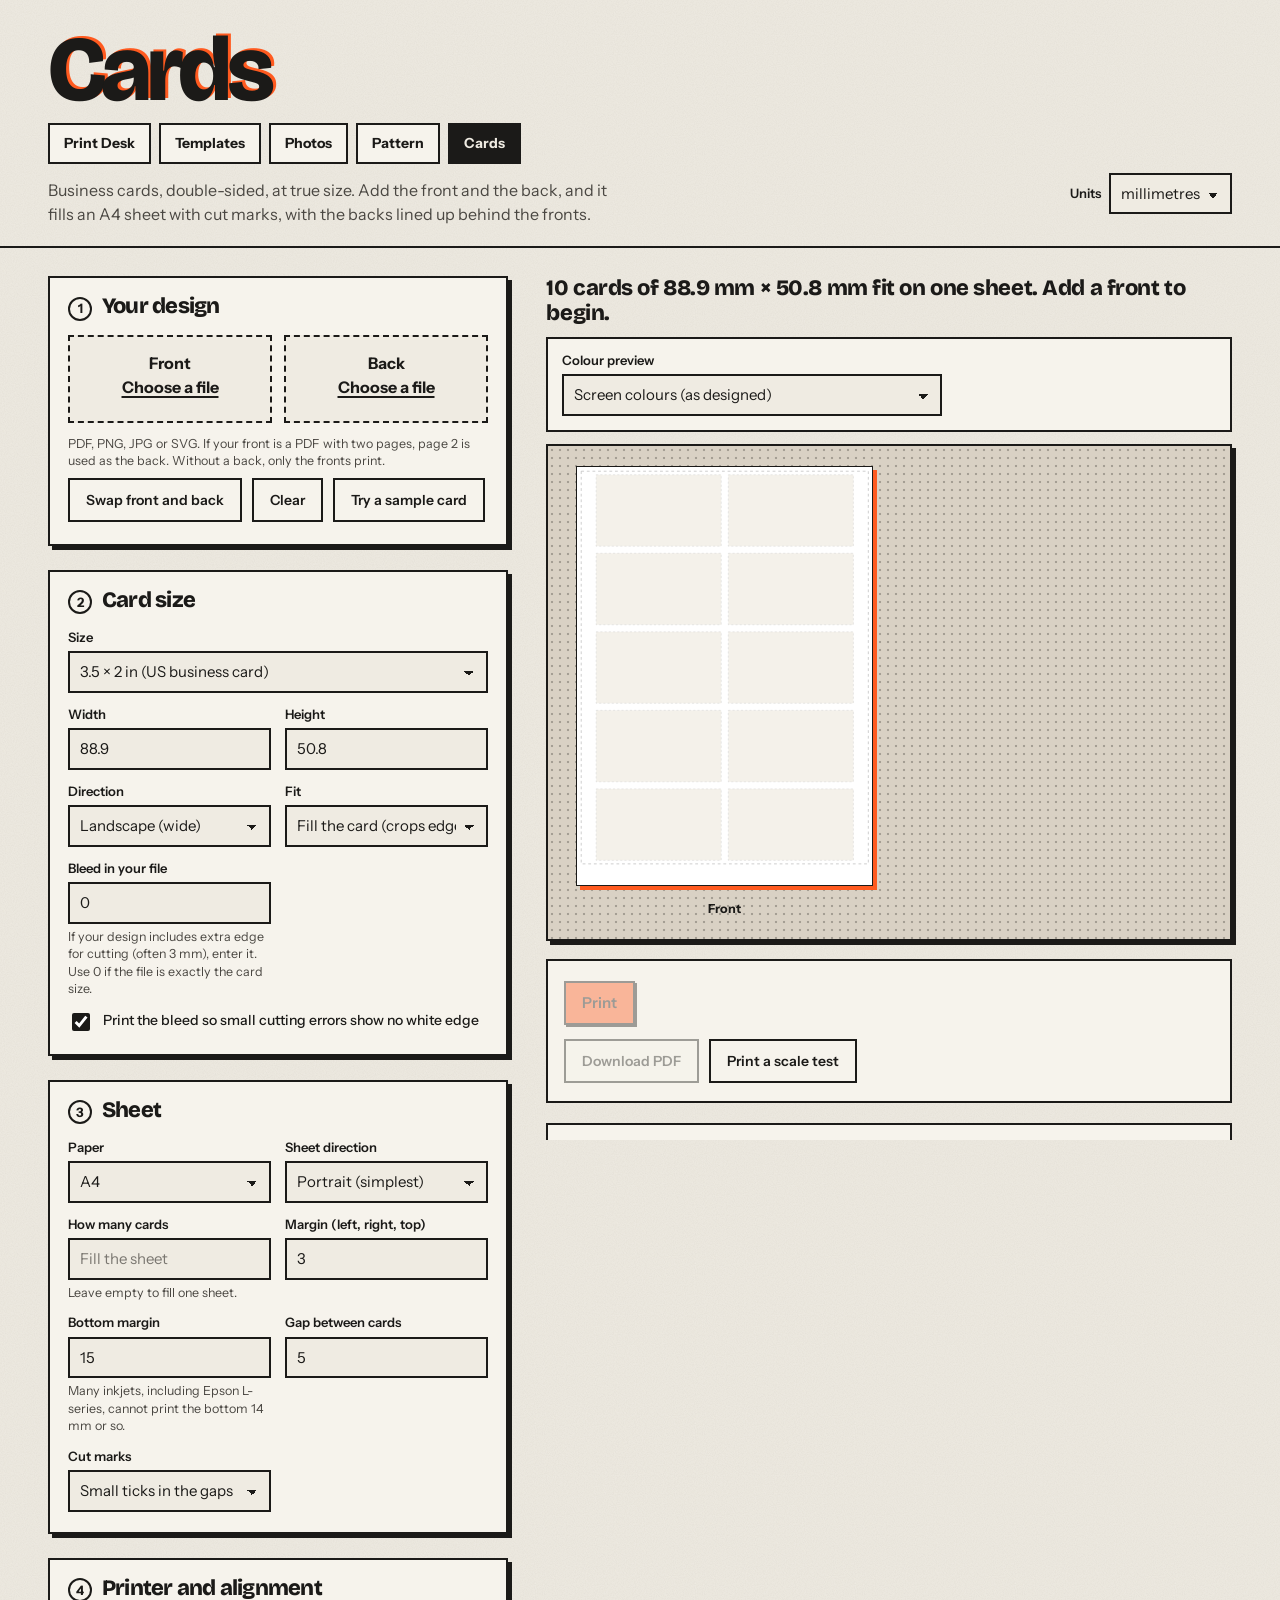
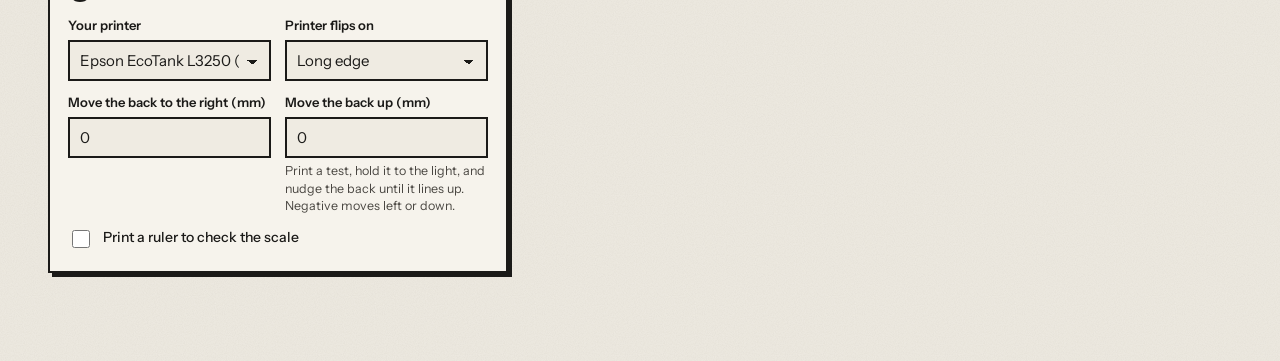
==== cards.html @ 8bd24a76 "Add Cards page (double-sided business cards, true size, bleed, back alignment); photo paper colour p" ====
<!doctype html>
<html lang="en">
<head>
<meta charset="utf-8">
<meta name="viewport" content="width=device-width, initial-scale=1">
<title>Cards · Print Desk</title>
<link rel="preconnect" href="https://fonts.googleapis.com">
<link rel="preconnect" href="https://fonts.gstatic.com" crossorigin>
<link href="https://fonts.googleapis.com/css2?family=Bricolage+Grotesque:opsz,wght@12..96,500;12..96,800&family=Instrument+Sans:wght@400;500;600;700&display=swap" rel="stylesheet">
<link rel="stylesheet" href="style.css?v=1791969644">
</head>
<body>
<a class="skip" href="#controls">Skip to settings</a>
<header class="top">
  <div>
    <h1 data-text="Cards">Cards</h1>
    <nav class="sitenav" aria-label="Tools"><a href="./">Print Desk</a><a href="templates.html">Templates</a><a href="photos.html">Photos</a><a href="pattern.html">Pattern</a><a href="cards.html" aria-current="page">Cards</a></nav>
    <p>Business cards, double-sided, at true size. Add the front and the back, and it fills an A4 sheet with cut marks, with the backs lined up behind the fronts.</p>
  </div>
  <label class="unit">Units
    <select id="unit"><option value="mm">millimetres</option><option value="in">inches</option></select>
  </label>
</header>

<main class="layout">
  <form class="controls" id="controls" onsubmit="return false">

    <section class="card">
      <h2><span class="n" aria-hidden="true">1</span>Your design</h2>
      <div class="pair">
        <div>
          <div class="drop" id="dropFront">
            <input type="file" id="frontInput" accept="application/pdf,image/png,image/jpeg,image/webp,image/svg+xml,.svg">
            <p><strong>Front</strong><br><label for="frontInput" class="link">Choose a file</label></p>
          </div>
          <div class="thumbBox" id="frontBox" hidden><img id="frontImg" alt="Front of the card"><span id="frontName"></span></div>
        </div>
        <div>
          <div class="drop" id="dropBack">
            <input type="file" id="backInput" accept="application/pdf,image/png,image/jpeg,image/webp,image/svg+xml,.svg">
            <p><strong>Back</strong><br><label for="backInput" class="link">Choose a file</label></p>
          </div>
          <div class="thumbBox" id="backBox" hidden><img id="backImg" alt="Back of the card"><span id="backName"></span></div>
        </div>
      </div>
      <p class="hint">PDF, PNG, JPG or SVG. If your front is a PDF with two pages, page 2 is used as the back. Without a back, only the fronts print.</p>
      <div class="row">
        <button type="button" class="ghost" id="swap">Swap front and back</button>
        <button type="button" class="ghost" id="clear">Clear</button>
        <button type="button" class="ghost" id="sample">Try a sample card</button>
      </div>
    </section>

    <section class="card">
      <h2><span class="n" aria-hidden="true">2</span>Card size</h2>
      <label>Size
        <select id="preset"></select>
      </label>
      <div class="grid2">
        <label>Width <input class="dim" id="cardW" type="number" min="10" step="any" value="88.9"></label>
        <label>Height <input class="dim" id="cardH" type="number" min="10" step="any" value="50.8"></label>
        <label>Direction
          <select id="dir"><option value="landscape">Landscape (wide)</option><option value="portrait">Portrait (tall)</option></select>
        </label>
        <label>Fit
          <select id="fit"><option value="fill">Fill the card (crops edges)</option><option value="fit">Whole design (white bars)</option></select>
        </label>
        <label>Bleed in your file <input class="dim" id="bleed" type="number" min="0" step="any" value="0">
          <span class="hint">If your design includes extra edge for cutting (often 3 mm), enter it. Use 0 if the file is exactly the card size.</span></label>
        <label class="check"><input type="checkbox" id="printBleed" checked> Print the bleed so small cutting errors show no white edge</label>
      </div>
    </section>

    <section class="card">
      <h2><span class="n" aria-hidden="true">3</span>Sheet</h2>
      <div class="grid2">
        <label>Paper
          <select id="paper"><option value="a4">A4</option><option value="letter">Letter 8.5 × 11 in</option><option value="a5">A5</option></select>
        </label>
        <label>Sheet direction
          <select id="sheetDir"><option value="portrait">Portrait (simplest)</option><option value="landscape">Landscape</option><option value="auto">Whichever fits most</option></select>
        </label>
        <label>How many cards <input id="count" type="number" min="1" max="500" placeholder="Fill the sheet">
          <span class="hint">Leave empty to fill one sheet.</span></label>
        <label>Margin (left, right, top) <input class="dim" id="margin" type="number" min="0" step="any" value="3"></label>
        <label>Bottom margin <input class="dim" id="marginB" type="number" min="0" step="any" value="15">
          <span class="hint">Many inkjets, including Epson L-series, cannot print the bottom 14 mm or so.</span></label>
        <label>Gap between cards <input class="dim" id="gap" type="number" min="0" step="any" value="5"></label>
        <label>Cut marks
          <select id="marks"><option value="ticks">Small ticks in the gaps</option><option value="none">None</option></select>
        </label>
      </div>
    </section>

    <section class="card">
      <h2><span class="n" aria-hidden="true">4</span>Printer and alignment</h2>
      <div class="grid2">
        <label>Your printer
          <select id="printer">
            <option value="l3250">Epson EcoTank L3250 (one side at a time)</option>
            <option value="auto">Printer with automatic double-sided</option>
            <option value="single">Other one-sided printer</option>
          </select>
        </label>
        <label>Printer flips on
          <select id="flip"><option value="long">Long edge</option><option value="short">Short edge</option></select>
        </label>
        <label>Move the back to the right (mm) <input id="shiftX" type="number" step="0.1" value="0"></label>
        <label>Move the back up (mm) <input id="shiftY" type="number" step="0.1" value="0">
          <span class="hint">Print a test, hold it to the light, and nudge the back until it lines up. Negative moves left or down.</span></label>
        <label class="check"><input type="checkbox" id="ruler" > Print a ruler to check the scale</label>
      </div>
    </section>
  </form>

  <aside class="preview">
    <div class="stickyPane">
      <div class="summary" id="summary">Add a front to begin.</div>
      <div class="proof">
        <label>Colour preview
          <select id="proof">
            <option value="">Screen colours (as designed)</option>
            <option value="photo">Glossy or luster photo paper</option>
            <option value="textured">Textured or matte paper</option>
            <option value="inkjet">Home inkjet on plain paper</option>
            <option value="uncoated">Uncoated card, commercial CMYK</option>
            <option value="coated">Coated card, commercial CMYK</option>
          </select>
        </label>
        <p class="hint" id="proofNote" hidden>Approximate. It mimics how four-colour ink dulls bright screen colours such as red and deep blue. It is not your printer’s real profile, so print a small test of the colours that matter.</p>
      </div>
      <div class="tpl-stage cardStage">
        <figure><div id="frontSheet"></div><figcaption>Front</figcaption></figure>
        <figure id="backFig"><div id="backSheet"></div><figcaption>Back (as it looks from the front once turned over)</figcaption></figure>
      </div>
      <div class="export">
        <div class="manual" id="manualRow" hidden>
          <div class="row">
            <button type="button" class="primary" data-pass="fronts">1. Print fronts</button>
            <button type="button" class="ghost" data-pass="backs">2. Print backs</button>
            <button type="button" class="ghost" data-pass="backs-rev">2. Backs, reversed</button>
          </div>
        </div>
        <div class="row" id="stdRow">
          <button type="button" id="printNow" class="primary" disabled>Print</button>
        </div>
        <div class="row">
          <button type="button" id="download" class="ghost" disabled>Download PDF</button>
          <button type="button" id="scaleTest" class="ghost">Print a scale test</button>
        </div>
      </div>
      <div class="howto">
        <h3>How to print it double-sided</h3>
        <ol id="steps"></ol>
      </div>
    </div>
  </aside>
</main>

<script src="vendor/pdf-lib.min.js"></script>
<script src="vendor/pdf.min.js"></script>
<script src="softproof.js?v=1791969644"></script>
<script src="imageutil.js?v=1791969644"></script>
<script src="scaletest.js?v=1791969644"></script>
<script src="cards.js?v=1791969644"></script>
</body>
</html>
---- style.css ----
/* Print Desk — same inks as the Two Cat site: one black, one fluorescent orange, uncoated paper.
   Orange is only for the main action, the active choice and focus. */
:root {
  --paper: #EFEBE2;
  --paper-2: #F6F3EC;
  --ink: #1B1A18;
  --ink-soft: #4A4742;
  --orange: #FF5A1F;
  --rule: rgba(27, 26, 24, .22);
  --err: #B3261E;
  --display: "Bricolage Grotesque", "Arial Black", system-ui, sans-serif;
  --body: "Instrument Sans", system-ui, -apple-system, sans-serif;
  --gutter: clamp(16px, 4vw, 48px);
  --hard: 4px 4px 0 var(--ink);
  --hard-sm: 2px 2px 0 var(--ink);
  --mis-x: 3px; --mis-y: -2px;
  color-scheme: light;
}
* { box-sizing: border-box; }
html { -webkit-text-size-adjust: 100%; }
body {
  margin: 0; color: var(--ink); font: 400 16px/1.5 var(--body); -webkit-font-smoothing: antialiased;
  background-color: var(--paper);
  background-image: url("data:image/svg+xml;utf8,<svg xmlns='http://www.w3.org/2000/svg' width='160' height='160'><filter id='n'><feTurbulence type='fractalNoise' baseFrequency='.9' numOctaves='2' stitchTiles='stitch'/><feColorMatrix values='0 0 0 0 .1  0 0 0 0 .1  0 0 0 0 .09  0 0 0 .07 0'/></filter><rect width='100%' height='100%' filter='url(%23n)'/></svg>");
}
h1, h2, h3 { margin: 0; font-family: var(--display); font-weight: 800; letter-spacing: -.035em; line-height: .95; }
p { margin: 0 0 8px; }
code { background: var(--rule); padding: 0 4px; font-size: 12px; }
[hidden] { display: none !important; }

.skip { position: absolute; left: -999px; top: 8px; background: var(--ink); color: var(--paper); padding: 8px 12px; z-index: 10; }
.skip:focus { left: 8px; }

/* header */
.top { display: flex; justify-content: space-between; gap: 24px; align-items: flex-end; padding: 32px var(--gutter) 20px; max-width: 1360px; margin: 0 auto; border-bottom: 2px solid var(--ink); }
.top h1 { font-size: clamp(44px, 8vw, 92px); letter-spacing: -.05em; line-height: .82; position: relative; display: inline-block; }
.top h1::after { content: attr(data-text); position: absolute; inset: 0; color: var(--orange); transform: translate(var(--mis-x), var(--mis-y)); mix-blend-mode: multiply; z-index: -1; pointer-events: none; }
.top h1 { z-index: 0; isolation: isolate; }
.top p { max-width: 52ch; margin: 14px 0 0; color: var(--ink-soft); }
.unit { font-size: 13px; font-weight: 600; display: flex; gap: 8px; align-items: center; white-space: nowrap; }
.unit select { width: auto; margin: 0; }

.layout { display: grid; grid-template-columns: minmax(320px, 460px) 1fr; gap: clamp(20px, 3vw, 40px); padding: 28px var(--gutter) 64px; max-width: 1360px; margin: 0 auto; align-items: start; }
@media (max-width: 880px) { .layout { grid-template-columns: 1fr; } .top { align-items: flex-start; flex-direction: column; } }

/* cards: a sheet laid on the paper */
.card { background: var(--paper-2); border: 2px solid var(--ink); box-shadow: var(--hard); padding: 18px 18px 8px; margin-bottom: 24px; }
.card h2 { font-size: 22px; margin-bottom: 14px; display: flex; align-items: baseline; gap: 10px; }
.card h2 .n { font-size: 13px; font-family: var(--body); font-weight: 700; letter-spacing: 0; border: 2px solid var(--ink); border-radius: 50%; width: 24px; height: 24px; display: inline-grid; place-items: center; flex: none; }

label { display: block; font-size: 13px; font-weight: 600; color: var(--ink); margin-bottom: 12px; }
label.check { display: flex; gap: 10px; align-items: flex-start; font-size: 14px; font-weight: 500; min-height: 24px; }
label.check input { margin-top: 3px; width: 18px; height: 18px; accent-color: var(--ink); flex: none; }
input[type=text], input[type=number], select {
  display: block; width: 100%; margin-top: 4px; padding: 9px 10px; font: 400 15px/1.3 var(--body); color: var(--ink);
  background: var(--paper); border: 2px solid var(--ink); border-radius: 0; min-height: 40px;
}
select { appearance: none; background-image: linear-gradient(45deg, transparent 50%, var(--ink) 50%), linear-gradient(135deg, var(--ink) 50%, transparent 50%); background-position: calc(100% - 17px) 55%, calc(100% - 12px) 55%; background-size: 5px 5px; background-repeat: no-repeat; padding-right: 30px; }
input::placeholder { color: var(--ink-soft); opacity: .7; }
:focus-visible { outline: 3px solid var(--orange); outline-offset: 2px; }
input[type=text]:focus-visible, input[type=number]:focus-visible, select:focus-visible { outline-offset: 0; box-shadow: var(--hard-sm); }
.hint { display: block; font-size: 12.5px; font-weight: 400; color: var(--ink-soft); margin-top: 4px; line-height: 1.4; }
.grid2 { display: grid; grid-template-columns: 1fr 1fr; gap: 0 14px; }
.grid2 .check { grid-column: 1 / -1; }
.stamp { display: grid; grid-template-columns: 1fr 1fr 1fr; gap: 0 12px; margin-top: 4px; border-top: 2px dashed var(--rule); padding-top: 14px; }
.stamp .hint { grid-column: 1 / -1; margin-bottom: 8px; }
.opts .opt { display: grid; grid-template-columns: 1fr 1fr; gap: 0 14px; margin-top: 16px; padding-top: 16px; border-top: 2px dashed var(--rule); }
.opts .opt > .check, .opts .opt > .hint, .opts .opt > label:has(select) { grid-column: 1 / -1; }
.opts .opt > label:has(.dim) { grid-column: auto; }
.custom { display: none; }
body.custom-paper .custom { display: block; }

/* buttons */
button { font: 600 14px/1 var(--body); cursor: pointer; padding: 12px 16px; min-height: 44px; border: 2px solid var(--ink); background: var(--ink); color: var(--paper); border-radius: 0; transition: transform .12s cubic-bezier(.3, 1.5, .55, 1), box-shadow .12s; touch-action: manipulation; }
button:hover:not(:disabled) { transform: translate(-1px, -1px); box-shadow: var(--hard-sm); }
button:active:not(:disabled) { transform: translate(1px, 1px); box-shadow: none; }
button.ghost { background: var(--paper-2); color: var(--ink); }
button.primary { background: var(--orange); color: var(--ink); box-shadow: var(--hard-sm); font-size: 15px; }
button.primary:hover:not(:disabled) { box-shadow: 3px 3px 0 var(--ink); }
button:disabled { opacity: .4; cursor: not-allowed; }
.row { display: flex; flex-wrap: wrap; gap: 10px; align-items: center; margin: 4px 0 14px; }
.row select { width: auto; flex: 1 1 160px; margin: 0; }

/* files */
.drop { border: 2px dashed var(--ink); padding: 18px; text-align: center; background: var(--paper); margin-bottom: 14px; transition: background .15s; }
.drop.over { background: color-mix(in srgb, var(--orange) 22%, var(--paper)); border-style: solid; }
.drop input { position: absolute; width: 1px; height: 1px; opacity: 0; }
.drop:focus-within { outline: 3px solid var(--orange); outline-offset: 2px; }
.link { color: var(--ink); text-decoration: underline; text-underline-offset: 3px; text-decoration-thickness: 2px; cursor: pointer; display: inline; font-size: inherit; font-weight: 700; }
.files { list-style: none; margin: 0 0 4px; padding: 0; display: grid; gap: 10px; }
.files:empty { display: none; }
.files li { display: grid; grid-template-columns: 48px 1fr auto; gap: 12px; align-items: center; background: var(--paper); border: 2px solid var(--ink); padding: 8px; cursor: grab; }
.files li.dragging { opacity: .35; }
.files img, .files .blank { width: 48px; height: 60px; object-fit: contain; background: #fff; border: 1.5px solid var(--ink); }
.files .blank { background: repeating-linear-gradient(45deg, var(--paper), var(--paper) 4px, #fff 4px, #fff 8px); }
.files .name { font-weight: 700; font-size: 14px; overflow: hidden; text-overflow: ellipsis; white-space: nowrap; }
.files .meta { font-size: 12.5px; color: var(--ink-soft); }
.files .range { margin-top: 6px; padding: 5px 8px; font-size: 13px; min-height: 32px; }
.files .btns { display: flex; flex-direction: column; gap: 4px; }
.files .btns button { min-height: 28px; min-width: 32px; padding: 2px 8px; font-size: 14px; background: var(--paper-2); color: var(--ink); }

/* layout chips */
.chips { display: grid; gap: 10px; }
.chip { margin: 0; position: relative; }
.chip input { position: absolute; opacity: 0; inset: 0; width: 100%; height: 100%; margin: 0; cursor: pointer; }
.chip > span { display: flex; gap: 12px; align-items: center; border: 2px solid var(--ink); padding: 10px 14px; background: var(--paper); transition: transform .12s cubic-bezier(.3, 1.5, .55, 1), box-shadow .12s; }
.chip b { display: block; font: 800 17px/1.1 var(--display); letter-spacing: -.02em; }
.chip i { display: block; font-style: normal; font-weight: 400; font-size: 13px; color: var(--ink-soft); margin-top: 2px; }
.chip:hover span { transform: translate(-1px, -1px); box-shadow: var(--hard-sm); }
.chip input:checked + span { background: #fff; box-shadow: 4px 4px 0 var(--orange), 4px 4px 0 2px var(--ink); transform: translate(-2px, -2px); }
.chip input:checked + span b::before { content: "● "; color: var(--orange); }
.chip input:focus-visible + span { outline: 3px solid var(--orange); outline-offset: 3px; }

/* preview */
.preview .stickyPane { position: sticky; top: 16px; max-height: calc(100vh - 32px); overflow: auto; padding: 4px 8px 12px 4px; margin: -4px -8px -12px -4px; }
@media (max-width: 880px) { .preview .stickyPane { position: static; max-height: none; overflow: visible; } }
.summary { font: 800 22px/1.1 var(--display); letter-spacing: -.02em; margin-bottom: 12px; min-height: 26px; }
.summary.err { color: var(--err); font-family: var(--body); font-size: 15px; font-weight: 600; }
.nav { display: flex; align-items: center; gap: 12px; margin-bottom: 10px; font-size: 14px; font-weight: 600; }
.nav button { padding: 4px 14px; font-size: 20px; min-height: 44px; min-width: 44px; background: var(--paper-2); color: var(--ink); }
.stage {
  border: 2px solid var(--ink); box-shadow: var(--hard); padding: 20px; min-height: 300px;
  display: flex; flex-wrap: wrap; gap: 16px; justify-content: center; align-items: flex-start;
  background-color: #D9D1C4;
  background-image: radial-gradient(circle, rgba(27, 26, 24, .28) 1px, transparent 1.6px);
  background-size: 8px 8px;
}
.stage.tiles { display: grid; gap: 3px; justify-content: center; }
.stage figure { margin: 0; text-align: center; }
.stage canvas { display: block; background: #fff; border: 1.5px solid var(--ink); box-shadow: 4px 4px 0 var(--orange); max-width: 100%; height: auto; }
.stage.tiles canvas { box-shadow: none; }
.stage figcaption { font-size: 12.5px; font-weight: 700; margin-top: 8px; }
.stage .empty { align-self: center; text-align: center; padding: 56px 16px; background: var(--paper-2); border: 2px solid var(--ink); font-weight: 600; max-width: 34ch; }
.export { margin-top: 18px; padding: 16px 16px 4px; background: var(--paper-2); border: 2px solid var(--ink); }
.howto { margin-top: 20px; padding: 16px 18px 8px; background: var(--paper-2); border: 2px solid var(--ink); font-size: 14.5px; }
.howto h3 { font-size: 20px; margin-bottom: 10px; }
.howto ol { margin: 0; padding-left: 22px; }
.howto li { margin-bottom: 10px; max-width: 68ch; }
.howto li::marker { font-weight: 800; }

@media (max-width: 520px) { .grid2, .opts .opt, .stamp { grid-template-columns: 1fr; } }
@media (prefers-reduced-motion: reduce) { * { transition: none !important; } }

.chip .ico { width: 56px; height: 40px; flex: none; color: var(--ink); }
.chip .txt { display: block; }
.explain { margin-top: 14px; padding: 12px 14px; border-left: 4px solid var(--orange); background: var(--paper); font-size: 14px; }
.explain b { display: block; font: 800 15px/1.2 var(--display); letter-spacing: -.01em; margin-bottom: 4px; }
.explain p { margin: 0 0 6px; max-width: 60ch; }
.explain p:last-child { margin: 0; }
.manual { margin-bottom: 4px; }

.sitenav { display: flex; flex-wrap: wrap; gap: 8px; margin-top: 16px; }
.sitenav a { font-weight: 700; font-size: 14px; color: var(--ink); text-decoration: none; padding: 8px 14px; border: 2px solid var(--ink); background: var(--paper-2); min-height: 40px; display: inline-flex; align-items: center; }
.sitenav a[aria-current=page] { background: var(--ink); color: var(--paper); }
.sitenav a:hover:not([aria-current=page]) { box-shadow: var(--hard-sm); transform: translate(-1px, -1px); }
.tpl-stage { background-color: #D9D1C4; background-image: radial-gradient(circle, rgba(27, 26, 24, .28) 1px, transparent 1.6px); background-size: 8px 8px; border: 2px solid var(--ink); box-shadow: var(--hard); padding: 20px; display: grid; gap: 18px; justify-items: center; }
.tpl-stage figure { margin: 0; text-align: center; width: 100%; }
.tpl-stage svg { max-width: 100%; height: auto; max-height: 420px; background: #fff; border: 1.5px solid var(--ink); box-shadow: 4px 4px 0 var(--orange); }
.tpl-stage figcaption { font-size: 12.5px; font-weight: 700; margin-top: 8px; }
.tpl-stage .paper svg { box-shadow: none; max-height: 260px; }
table.panels { width: 100%; border-collapse: collapse; font-size: 14px; margin-bottom: 10px; }
table.panels th, table.panels td { text-align: left; padding: 6px 8px; border-bottom: 1.5px solid var(--rule); }
table.panels th { font-weight: 700; font-size: 12.5px; }
.artname { font-size: 13px; margin: 0 0 12px; }

.proof { margin-bottom: 12px; padding: 12px 14px 2px; background: var(--paper-2); border: 2px solid var(--ink); }
.proof select { max-width: 380px; }

.patStage { background-color: #D9D1C4; background-image: radial-gradient(circle, rgba(27, 26, 24, .28) 1px, transparent 1.6px); background-size: 8px 8px; border: 2px solid var(--ink); box-shadow: var(--hard); padding: 12px; display: grid; justify-items: center; overflow: auto; max-height: 76vh; }
.patStage canvas { display: block; border: 1.5px solid var(--ink); box-shadow: 4px 4px 0 var(--orange); max-width: none; }
.patStage:not(.actual) canvas { max-width: 100%; height: auto !important; }
.swatchRow { display: flex; flex-wrap: wrap; align-items: center; gap: 10px; margin-bottom: 12px; }
.swlabel { font-size: 13px; font-weight: 600; min-width: 90px; }
.swatches { display: flex; flex-wrap: wrap; gap: 6px; }
.sw { width: 32px; height: 32px; min-height: 32px; padding: 0; border: 2px solid var(--ink); border-radius: 0; }
.sw[aria-pressed=true] { box-shadow: 0 0 0 2px var(--paper-2), 0 0 0 4px var(--ink); }
input[type=color] { width: 44px; height: 36px; min-height: 36px; padding: 2px; margin: 0; background: var(--paper); border: 2px solid var(--ink); border-radius: 0; cursor: pointer; }

.pair { display: grid; grid-template-columns: 1fr 1fr; gap: 12px; }
.pair .drop { margin-bottom: 8px; padding: 14px 8px; }
.thumbBox { display: grid; gap: 4px; justify-items: center; font-size: 12px; margin-bottom: 8px; }
.thumbBox img { max-width: 100%; max-height: 110px; border: 1.5px solid var(--ink); background: #fff; }
.thumbBox span { color: var(--ink-soft); overflow-wrap: anywhere; text-align: center; }
.cardStage { grid-template-columns: 1fr 1fr; align-items: start; }
@media (max-width: 520px) { .cardStage { grid-template-columns: 1fr; } .pair { grid-template-columns: 1fr; } }
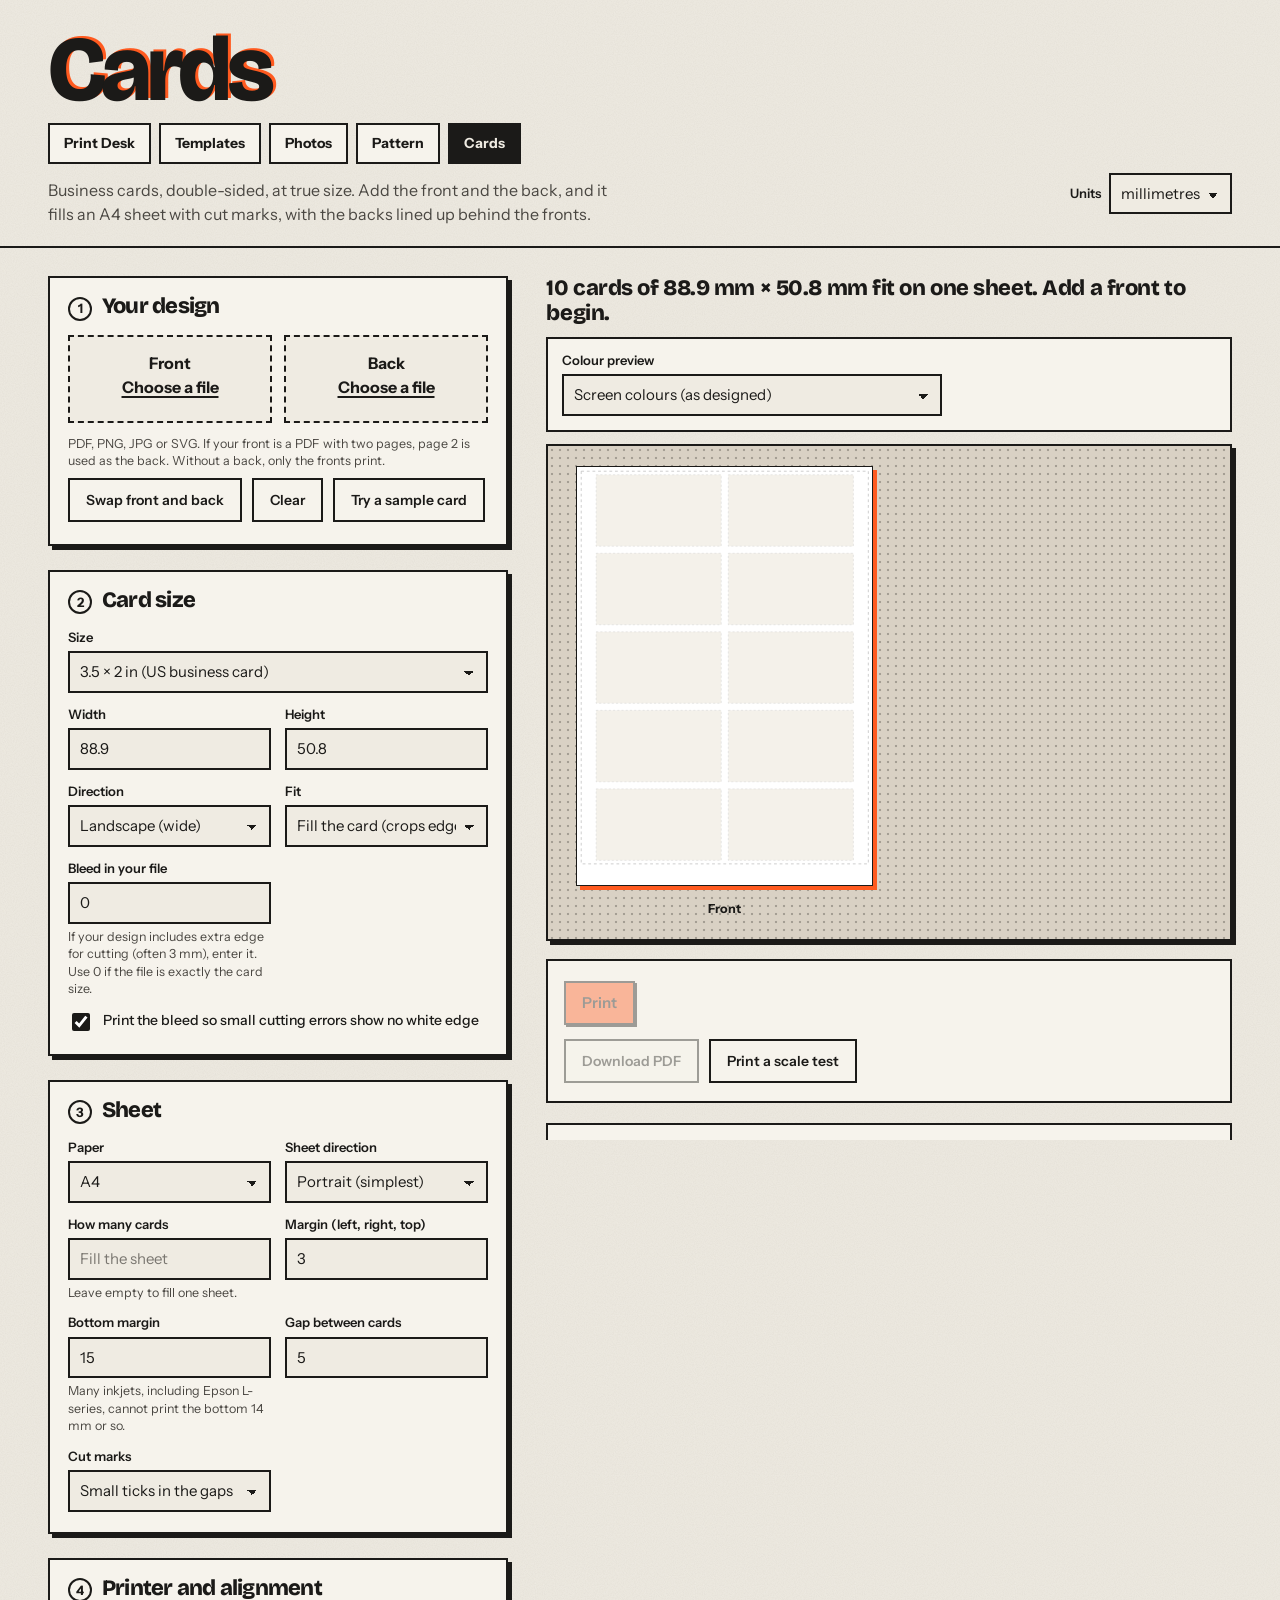
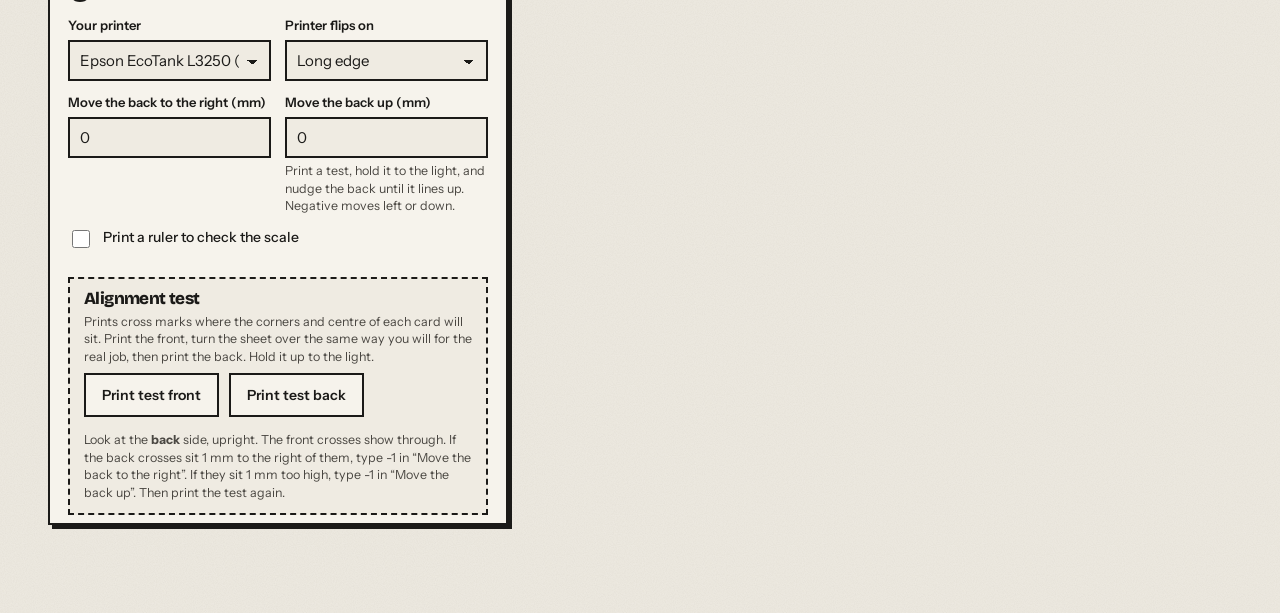
==== commit 4ae0e067: "Cards: alignment test for front/back registration" ====
--- a/cards.html
+++ b/cards.html
@@ -7,7 +7,7 @@
 <link rel="preconnect" href="https://fonts.googleapis.com">
 <link rel="preconnect" href="https://fonts.gstatic.com" crossorigin>
 <link href="https://fonts.googleapis.com/css2?family=Bricolage+Grotesque:opsz,wght@12..96,500;12..96,800&family=Instrument+Sans:wght@400;500;600;700&display=swap" rel="stylesheet">
-<link rel="stylesheet" href="style.css?v=1791969644">
+<link rel="stylesheet" href="style.css?v=1792216878">
 </head>
 <body>
 <a class="skip" href="#controls">Skip to settings</a>
@@ -110,6 +110,15 @@
           <span class="hint">Print a test, hold it to the light, and nudge the back until it lines up. Negative moves left or down.</span></label>
         <label class="check"><input type="checkbox" id="ruler" > Print a ruler to check the scale</label>
       </div>
+      <div class="alignBox">
+        <h3>Alignment test</h3>
+        <p class="hint">Prints cross marks where the corners and centre of each card will sit. Print the front, turn the sheet over the same way you will for the real job, then print the back. Hold it up to the light.</p>
+        <div class="row">
+          <button type="button" class="ghost" data-pass="alignfront">Print test front</button>
+          <button type="button" class="ghost" data-pass="alignback">Print test back</button>
+        </div>
+        <p class="hint">Look at the <b>back</b> side, upright. The front crosses show through. If the back crosses sit 1 mm to the right of them, type -1 in “Move the back to the right”. If they sit 1 mm too high, type -1 in “Move the back up”. Then print the test again.</p>
+      </div>
     </section>
   </form>
 
@@ -159,9 +168,9 @@
 
 <script src="vendor/pdf-lib.min.js"></script>
 <script src="vendor/pdf.min.js"></script>
-<script src="softproof.js?v=1791969644"></script>
-<script src="imageutil.js?v=1791969644"></script>
-<script src="scaletest.js?v=1791969644"></script>
-<script src="cards.js?v=1791969644"></script>
+<script src="softproof.js?v=1792216878"></script>
+<script src="imageutil.js?v=1792216878"></script>
+<script src="scaletest.js?v=1792216878"></script>
+<script src="cards.js?v=1792216878"></script>
 </body>
 </html>
--- a/style.css
+++ b/style.css
@@ -183,3 +183,6 @@
 .thumbBox span { color: var(--ink-soft); overflow-wrap: anywhere; text-align: center; }
 .cardStage { grid-template-columns: 1fr 1fr; align-items: start; }
 @media (max-width: 520px) { .cardStage { grid-template-columns: 1fr; } .pair { grid-template-columns: 1fr; } }
+
+.alignBox { margin-top: 14px; padding: 12px 14px 4px; background: var(--paper); border: 2px dashed var(--ink); }
+.alignBox h3 { font-size: 17px; margin-bottom: 6px; }
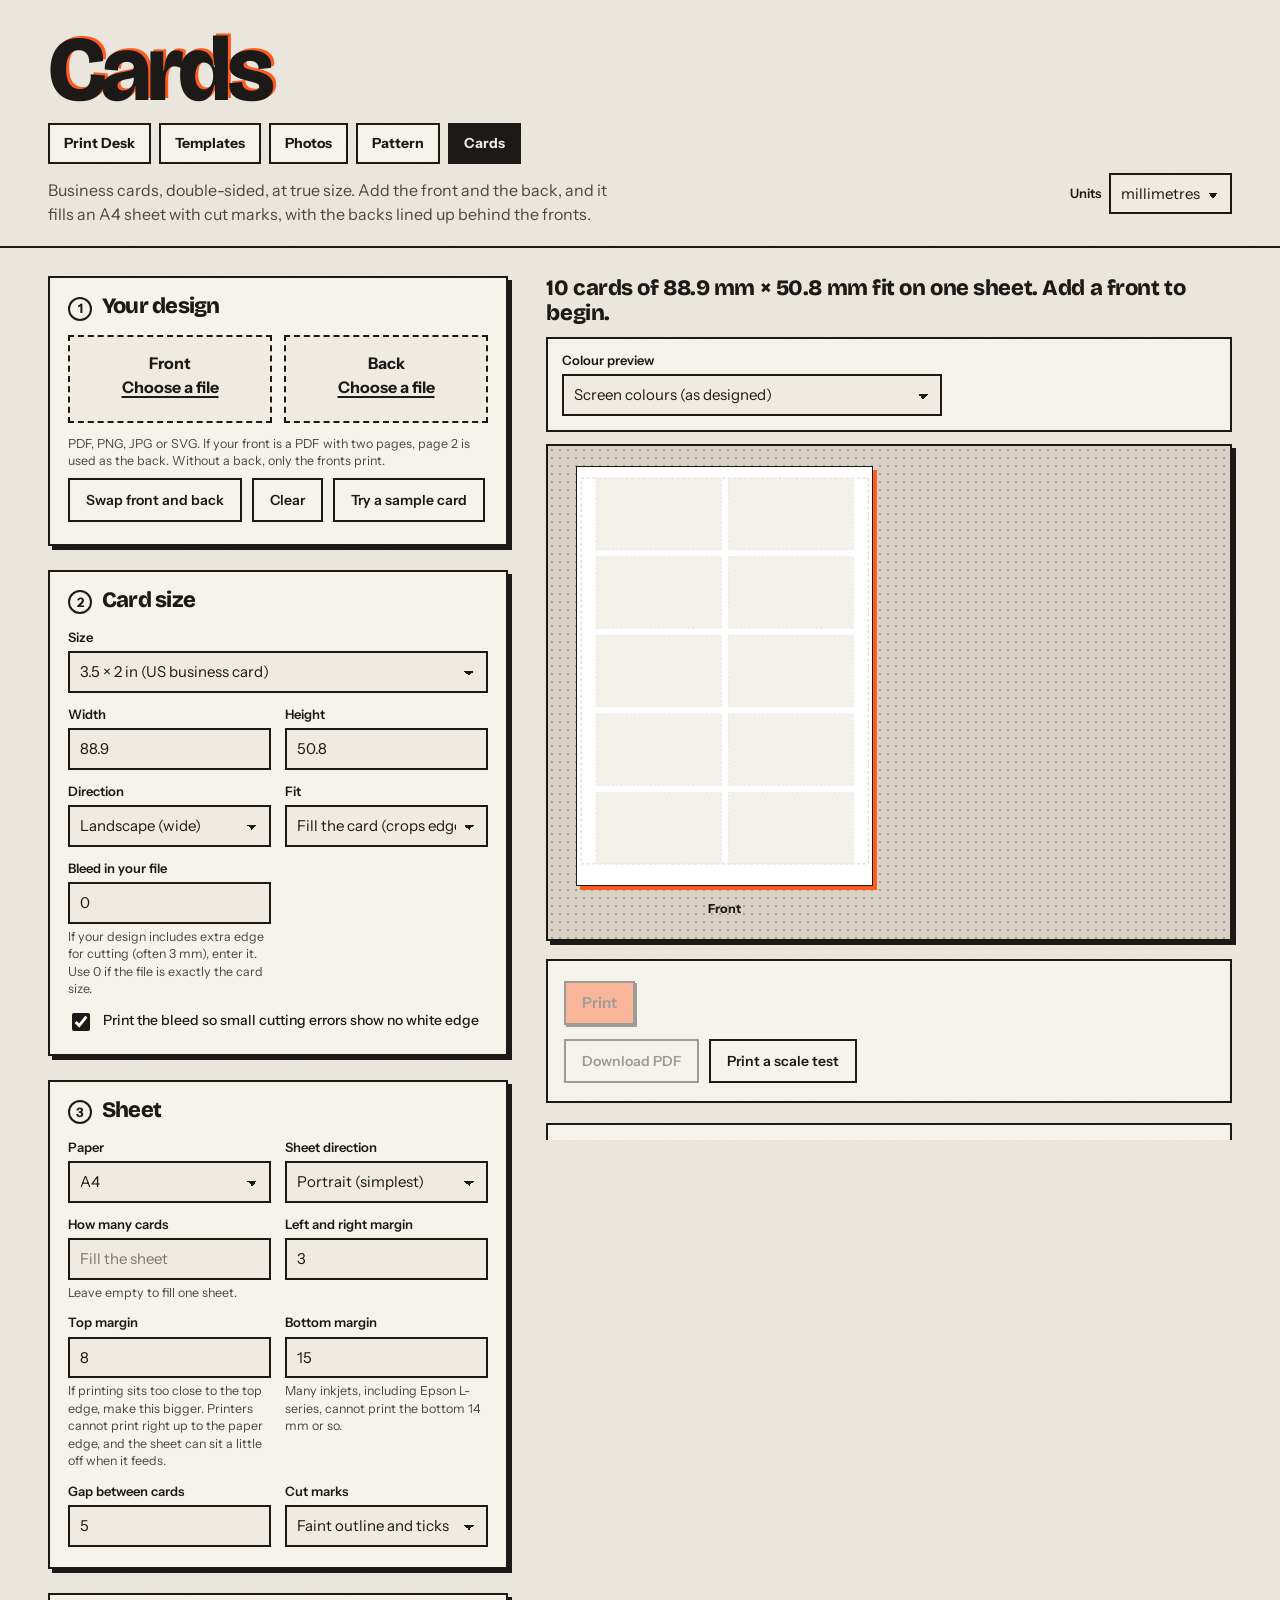
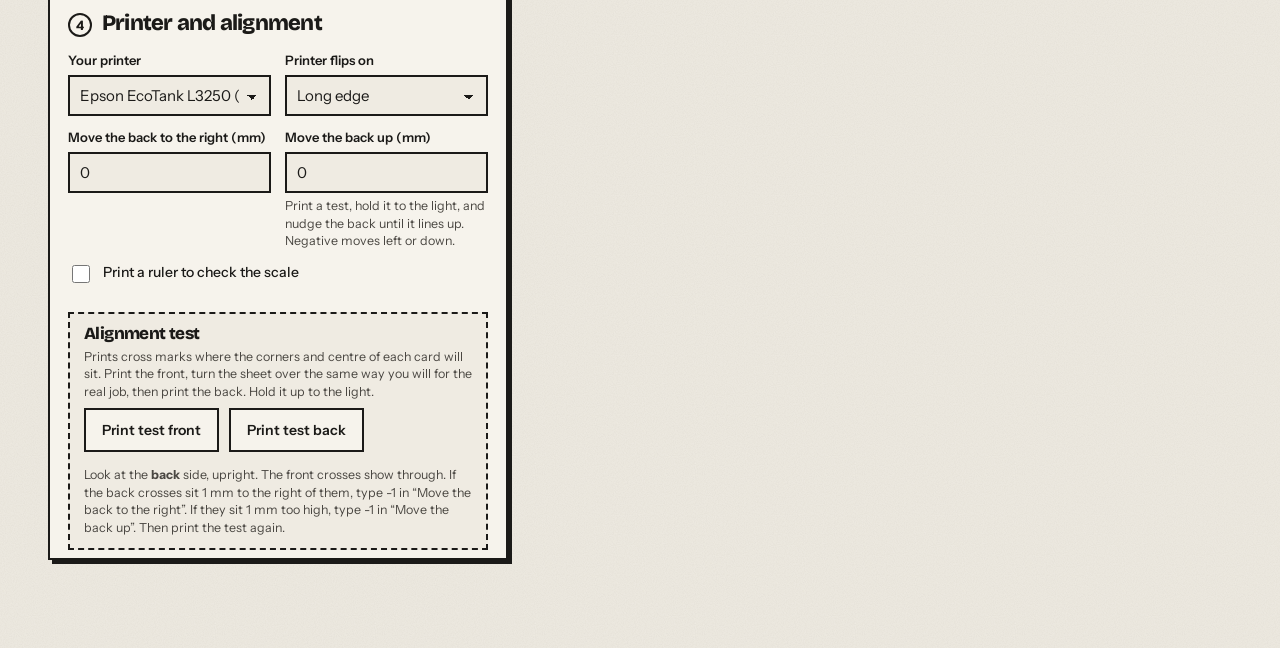
==== commit 3bcaf342: "Cards: faint cut outline, separate top margin, ticks fit with bleed" ====
--- a/cards.html
+++ b/cards.html
@@ -7,7 +7,7 @@
 <link rel="preconnect" href="https://fonts.googleapis.com">
 <link rel="preconnect" href="https://fonts.gstatic.com" crossorigin>
 <link href="https://fonts.googleapis.com/css2?family=Bricolage+Grotesque:opsz,wght@12..96,500;12..96,800&family=Instrument+Sans:wght@400;500;600;700&display=swap" rel="stylesheet">
-<link rel="stylesheet" href="style.css?v=1792216878">
+<link rel="stylesheet" href="style.css?v=1792217006">
 </head>
 <body>
 <a class="skip" href="#controls">Skip to settings</a>
@@ -82,12 +82,14 @@
         </label>
         <label>How many cards <input id="count" type="number" min="1" max="500" placeholder="Fill the sheet">
           <span class="hint">Leave empty to fill one sheet.</span></label>
-        <label>Margin (left, right, top) <input class="dim" id="margin" type="number" min="0" step="any" value="3"></label>
+        <label>Left and right margin <input class="dim" id="margin" type="number" min="0" step="any" value="3"></label>
+        <label>Top margin <input class="dim" id="marginT" type="number" min="0" step="any" value="8">
+          <span class="hint">If printing sits too close to the top edge, make this bigger. Printers cannot print right up to the paper edge, and the sheet can sit a little off when it feeds.</span></label>
         <label>Bottom margin <input class="dim" id="marginB" type="number" min="0" step="any" value="15">
           <span class="hint">Many inkjets, including Epson L-series, cannot print the bottom 14 mm or so.</span></label>
         <label>Gap between cards <input class="dim" id="gap" type="number" min="0" step="any" value="5"></label>
         <label>Cut marks
-          <select id="marks"><option value="ticks">Small ticks in the gaps</option><option value="none">None</option></select>
+          <select id="marks"><option value="both">Faint outline and ticks</option><option value="outline">Faint outline only</option><option value="ticks">Small ticks in the gaps</option><option value="none">None</option></select>
         </label>
       </div>
     </section>
@@ -168,9 +170,9 @@
 
 <script src="vendor/pdf-lib.min.js"></script>
 <script src="vendor/pdf.min.js"></script>
-<script src="softproof.js?v=1792216878"></script>
-<script src="imageutil.js?v=1792216878"></script>
-<script src="scaletest.js?v=1792216878"></script>
-<script src="cards.js?v=1792216878"></script>
+<script src="softproof.js?v=1792217006"></script>
+<script src="imageutil.js?v=1792217006"></script>
+<script src="scaletest.js?v=1792217006"></script>
+<script src="cards.js?v=1792217006"></script>
 </body>
 </html>
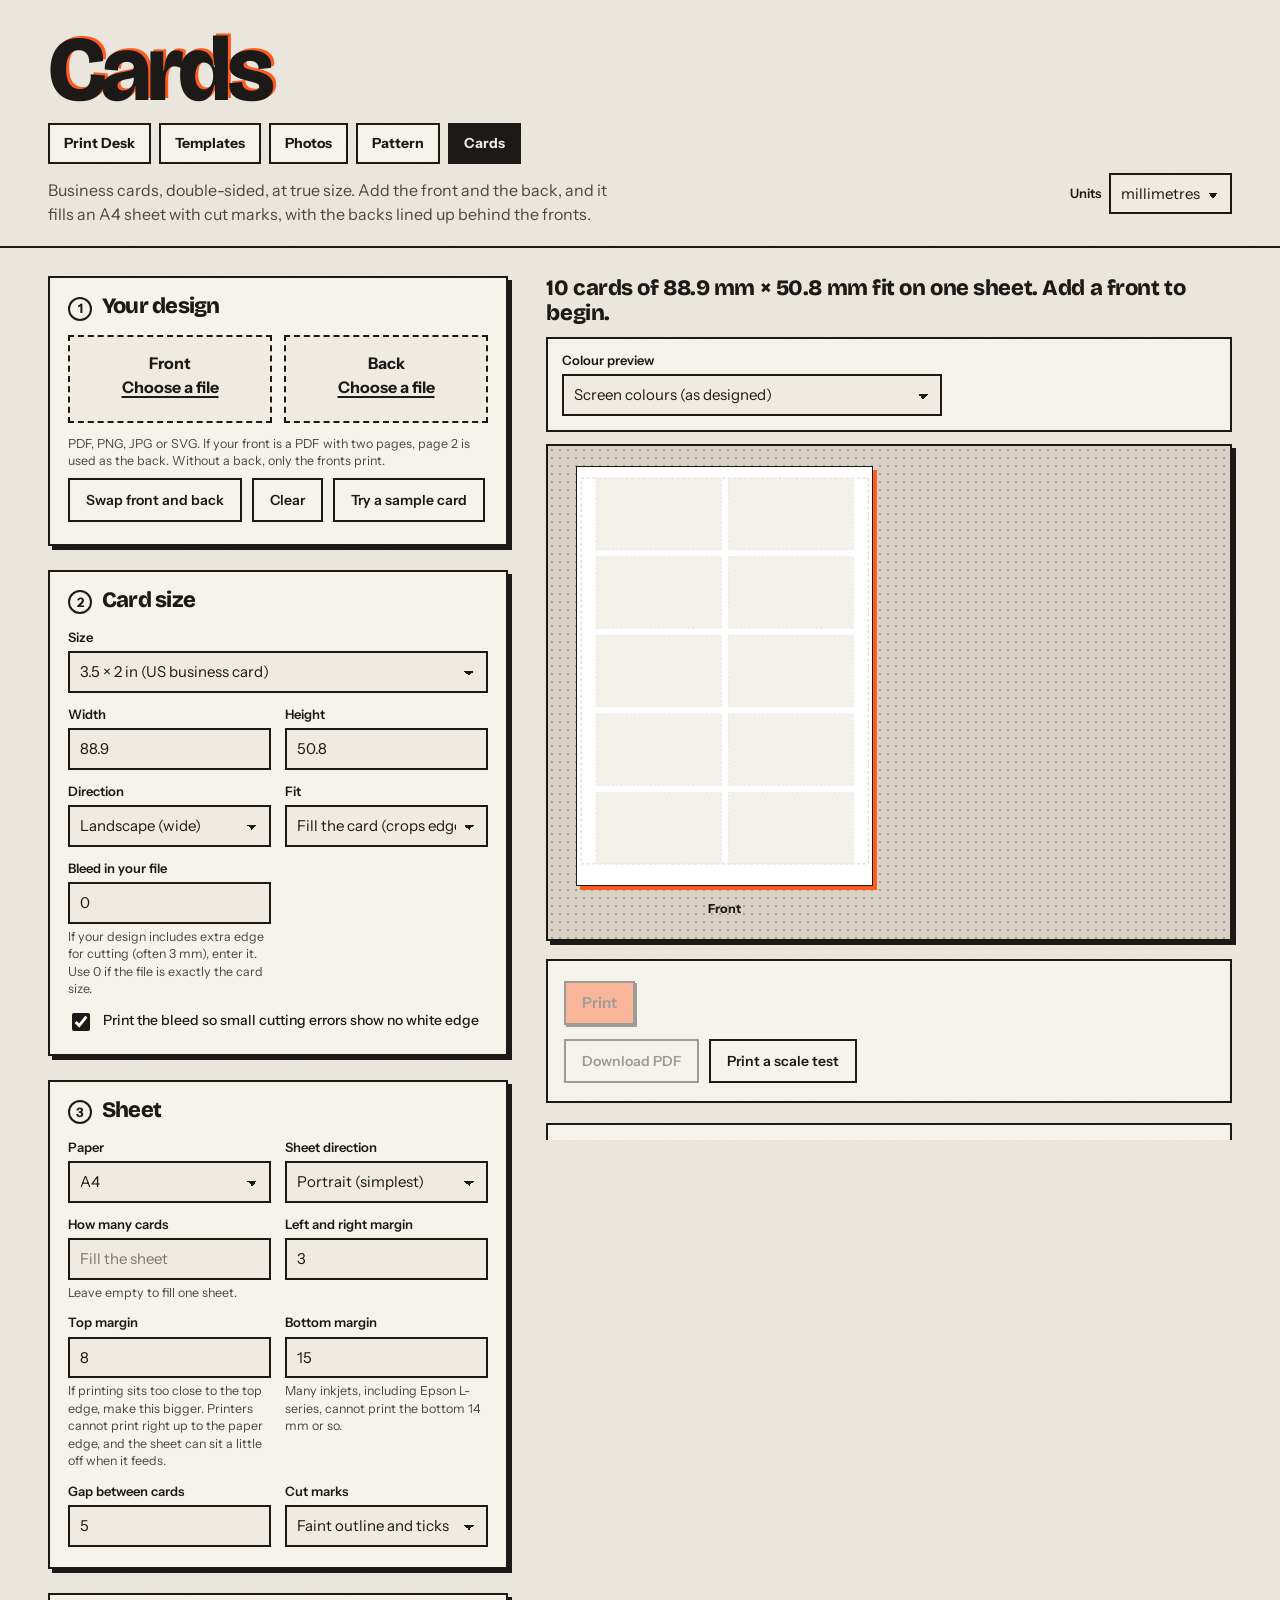
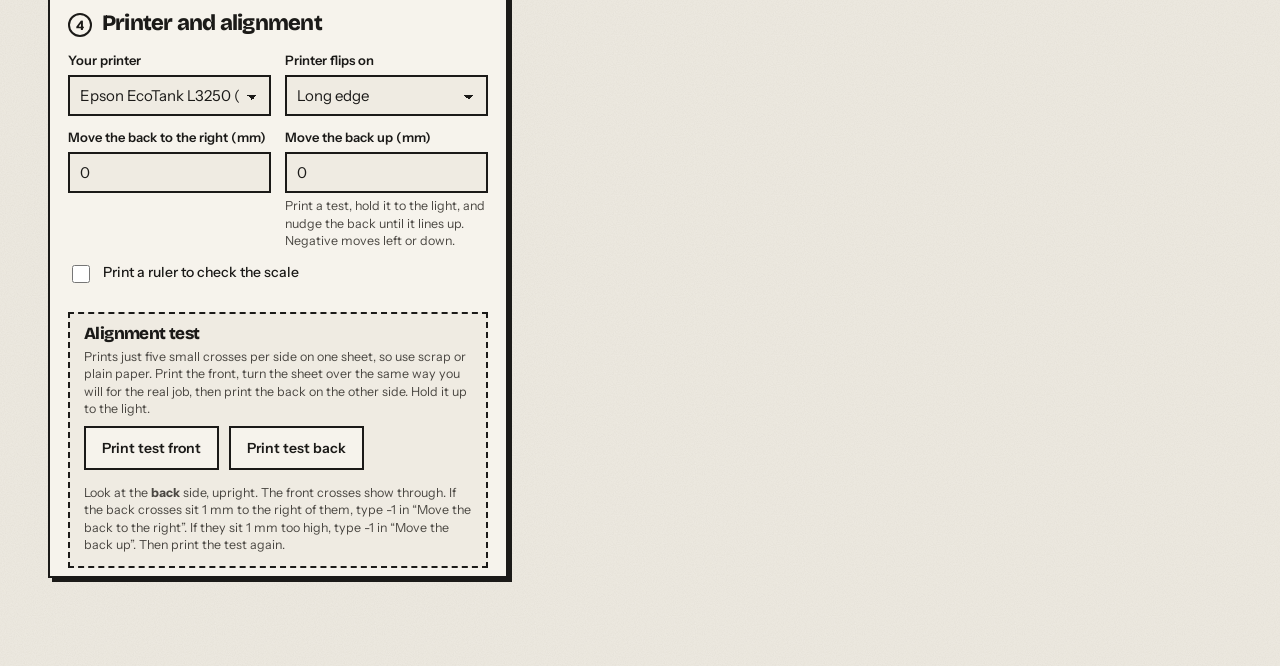
==== commit a20f2833: "Cards: alignment test uses five crosses instead of every card corner" ====
--- a/cards.html
+++ b/cards.html
@@ -7,7 +7,7 @@
 <link rel="preconnect" href="https://fonts.googleapis.com">
 <link rel="preconnect" href="https://fonts.gstatic.com" crossorigin>
 <link href="https://fonts.googleapis.com/css2?family=Bricolage+Grotesque:opsz,wght@12..96,500;12..96,800&family=Instrument+Sans:wght@400;500;600;700&display=swap" rel="stylesheet">
-<link rel="stylesheet" href="style.css?v=1792217006">
+<link rel="stylesheet" href="style.css?v=1792217214">
 </head>
 <body>
 <a class="skip" href="#controls">Skip to settings</a>
@@ -114,7 +114,7 @@
       </div>
       <div class="alignBox">
         <h3>Alignment test</h3>
-        <p class="hint">Prints cross marks where the corners and centre of each card will sit. Print the front, turn the sheet over the same way you will for the real job, then print the back. Hold it up to the light.</p>
+        <p class="hint">Prints just five small crosses per side on one sheet, so use scrap or plain paper. Print the front, turn the sheet over the same way you will for the real job, then print the back on the other side. Hold it up to the light.</p>
         <div class="row">
           <button type="button" class="ghost" data-pass="alignfront">Print test front</button>
           <button type="button" class="ghost" data-pass="alignback">Print test back</button>
@@ -170,9 +170,9 @@
 
 <script src="vendor/pdf-lib.min.js"></script>
 <script src="vendor/pdf.min.js"></script>
-<script src="softproof.js?v=1792217006"></script>
-<script src="imageutil.js?v=1792217006"></script>
-<script src="scaletest.js?v=1792217006"></script>
-<script src="cards.js?v=1792217006"></script>
+<script src="softproof.js?v=1792217214"></script>
+<script src="imageutil.js?v=1792217214"></script>
+<script src="scaletest.js?v=1792217214"></script>
+<script src="cards.js?v=1792217214"></script>
 </body>
 </html>
